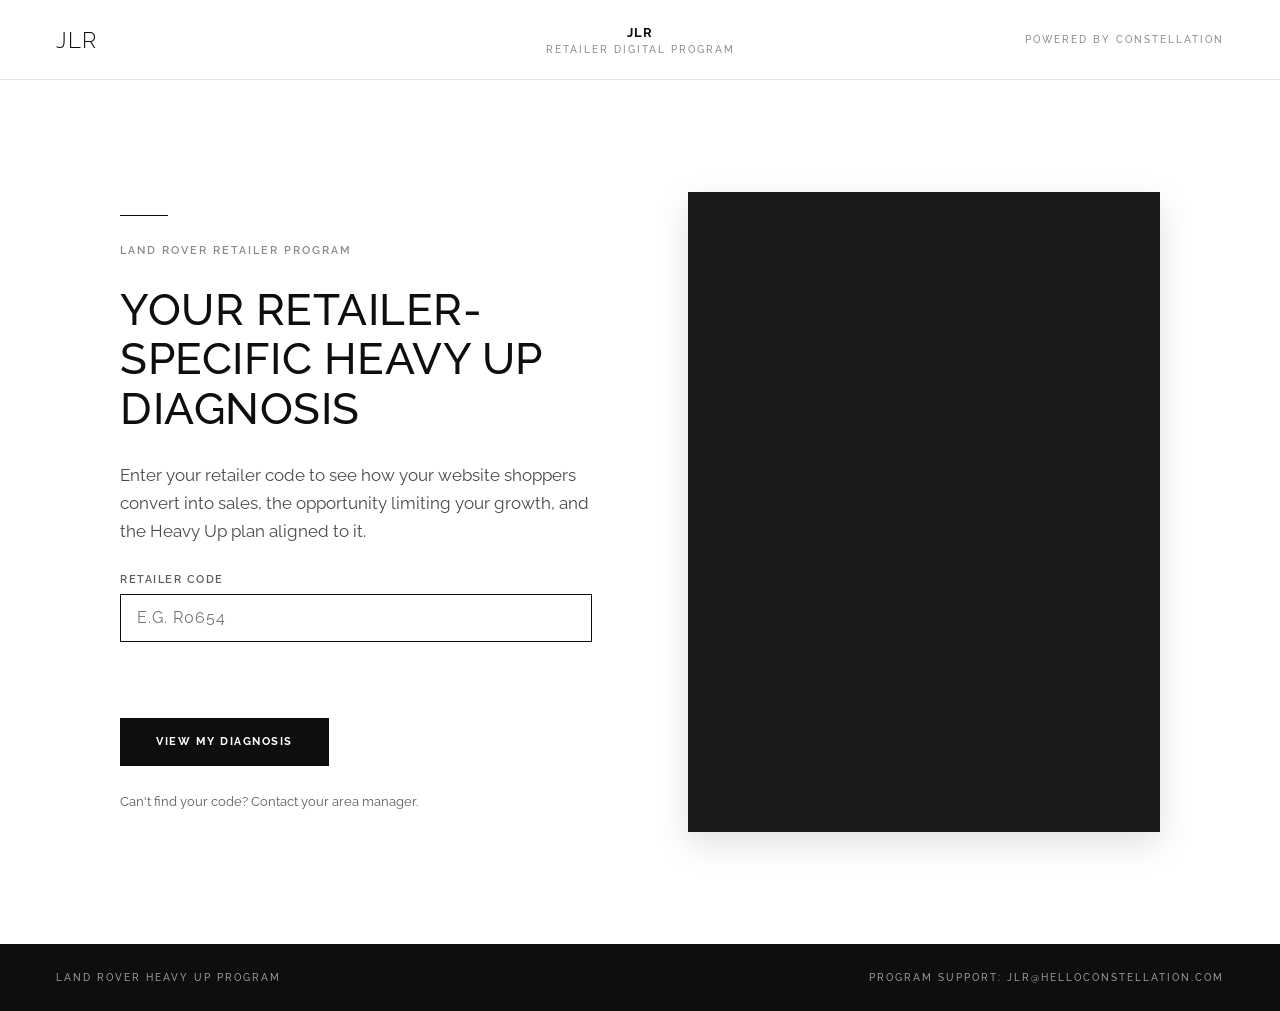
==== index.html @ 2c72570f "commit" ====
<!DOCTYPE html>
<html lang="en">
<head>
<meta charset="utf-8">
<meta name="viewport" content="width=device-width, initial-scale=1">
<title>Land Rover Heavy Up Diagnosis · Sign in</title>
<link rel="stylesheet" href="styles.css">
</head>
<body>
<div class="wrap">
  <header class="top">
    <span class="logo">JLR</span>
    <div class="center"><b>JLR</b><span>RETAILER DIGITAL PROGRAM</span></div>
    <span class="right-label" style="justify-self:end">POWERED BY CONSTELLATION</span>
  </header>
  <main class="login">
    <form class="copy" id="f" autocomplete="off">
      <div class="rule"></div>
      <span class="eyebrow">LAND ROVER RETAILER PROGRAM</span>
      <h1>YOUR RETAILER-SPECIFIC HEAVY UP DIAGNOSIS</h1>
      <p>Enter your retailer code to see how your website shoppers convert into sales, the opportunity limiting your growth, and the Heavy Up plan aligned to it.</p>
      <label>RETAILER CODE<input id="code" placeholder="e.g. R0654" required autofocus spellcheck="false"></label>
      <div class="err" id="err" role="alert"></div>
      <div><button class="btn" style="height:48px;padding:0 36px" type="submit">VIEW MY DIAGNOSIS</button></div>
      <span class="muted" style="font-size:13px">Can't find your code? Contact your area manager.</span>
    </form>
    <div class="hero"></div>
  </main>
  <footer><span>LAND ROVER HEAVY UP PROGRAM</span><span>PROGRAM SUPPORT: JLR@HELLOCONSTELLATION.COM</span></footer>
</div>
<script type="module">
import { ROWS } from "./src/data.js";
const key = "jlr.code";
try { if (sessionStorage.getItem(key)) location.replace("diagnosis.html"); } catch {}
document.getElementById("f").addEventListener("submit", e => {
  e.preventDefault();
  const c = document.getElementById("code").value.trim().toUpperCase();
  if (!ROWS.some(r => r[3] === c)) { document.getElementById("err").textContent = "We couldn't find that retailer code. Check the code or contact your area manager."; return; }
  try { sessionStorage.setItem(key, c); } catch {}
  location.href = "diagnosis.html";
});
</script>
</body>
</html>
---- styles.css ----
@import url("https://fonts.googleapis.com/css2?family=Raleway:wght@300;400;500;600;700&display=swap");
*{box-sizing:border-box}
body{margin:0;background:#fff;font-family:'Raleway',sans-serif;color:#0E0E0E;font-variant-numeric:lining-nums tabular-nums;-webkit-font-smoothing:antialiased}
button,input{font-family:inherit}
.wrap{max-width:1440px;margin:0 auto}
.px{padding-left:clamp(20px,8.3vw,120px);padding-right:clamp(20px,8.3vw,120px)}
.eyebrow{font-size:11px;font-weight:600;letter-spacing:2px;color:#8A8A8A}
.rule{width:48px;height:1px;background:#0E0E0E}
.muted{color:#5C5C5C}
header.top{height:80px;display:grid;grid-template-columns:1fr auto 1fr;align-items:center;padding:0 clamp(20px,4.4vw,64px);border-bottom:1px solid #E2E2E2}
header.top .logo{font-size:22px;font-weight:300;letter-spacing:1px}
header.top .center{display:flex;flex-direction:column;align-items:center;gap:4px}
header.top .center b{font-size:13px;letter-spacing:1px}
header.top .center span,header.top .right-label{font-size:10px;font-weight:500;letter-spacing:2px;color:#8A8A8A}
header.top .right{justify-self:end;display:flex;align-items:center;gap:20px;font-size:12px;color:#5C5C5C}
.btn{height:48px;padding:0 28px;background:#0E0E0E;color:#fff;border:0;font-size:11px;font-weight:700;letter-spacing:1.5px;cursor:pointer}
.btn:hover{background:#333}
.btn.sm{height:40px;padding:0 24px}
.btn.ghost{background:transparent;border:1px solid #fff}.btn.ghost:hover{background:#222}
.btn.light{background:#fff;color:#0E0E0E}.btn.light:hover{background:#E2E2E2}
.btn.out{background:transparent;color:#0E0E0E;border:1px solid #C9C9C9;height:40px;padding:0 18px}.btn.out:hover{background:#F5F5F5}
footer{background:#0E0E0E;color:#9A9A9A;padding:28px clamp(20px,4.4vw,64px);display:flex;justify-content:space-between;gap:16px;flex-wrap:wrap;font-size:10px;font-weight:500;letter-spacing:2px}
/* login */
.login{display:grid;grid-template-columns:minmax(0,1fr) minmax(0,1fr);gap:96px;padding:112px 120px;align-items:center;min-height:calc(100vh - 80px - 74px)}
.login .copy{display:flex;flex-direction:column;gap:28px;max-width:520px}
.login h1{margin:0;font-size:44px;font-weight:500;line-height:1.12;letter-spacing:.5px}
.login p{margin:0;font-size:17px;line-height:1.65;color:#4A4A4A}
.login label{display:flex;flex-direction:column;gap:8px;font-size:11px;font-weight:600;letter-spacing:1.5px;color:#5C5C5C}
.login input{height:48px;border:1px solid #C9C9C9;padding:0 16px;font-size:16px;letter-spacing:1px;outline:none;border-radius:0;text-transform:uppercase}
.login input:focus{border-color:#0E0E0E}
.login .err{font-size:14px;color:#B3261E;min-height:20px}
.login .hero{height:640px;background:#1b1b1b url('assets/jlr-defender.png') center/cover no-repeat;box-shadow:0 12px 32px rgba(0,0,0,.12)}
@media(max-width:900px){.login{grid-template-columns:1fr;gap:40px;padding:48px 20px}.login .hero{height:240px}.login h1{font-size:32px}}
/* diagnosis */
.hd{padding-top:72px;padding-bottom:48px;display:flex;flex-direction:column;gap:20px}
.hd h1{margin:0;font-size:clamp(30px,3.4vw,48px);font-weight:500;line-height:1.08;letter-spacing:.5px}
.hd .facts{display:flex;gap:12px 40px;flex-wrap:wrap;font-size:14px;color:#5C5C5C}.hd .facts strong{color:#0E0E0E;font-weight:600}
.sec-h{padding-bottom:40px;display:flex;flex-direction:column;gap:12px}
.sec-h h2,.ov h2{margin:0;font-size:30px;font-weight:500;letter-spacing:.5px;line-height:1.15}
.sec-h span.sub,.ov .sub{font-size:15px;color:#5C5C5C;line-height:1.55}
.metrics{display:grid;grid-template-columns:repeat(3,minmax(0,1fr));gap:20px;padding-bottom:32px}
.card{display:flex;flex-direction:column;gap:20px;border:1px solid #E2E2E2;padding:32px}
.card .row{display:flex;justify-content:space-between;gap:12px;align-items:baseline}
.card .lbl{font-size:20px;font-weight:600}.card .desc{font-size:14px;color:#5C5C5C;line-height:1.5;margin-top:6px;display:block;min-height:42px}
.card .val{font-size:52px;font-weight:300;line-height:1}
.pill{font-size:11px;font-weight:700;letter-spacing:1px;padding:6px 10px}
.bar{position:relative;height:6px;background:#E9E9E9;margin:6px 0}
.bar i{position:absolute;left:0;top:0;bottom:0}
.bar b{position:absolute;left:50%;top:-7px;bottom:-7px;width:1px;background:#0E0E0E}
.kv{display:flex;justify-content:space-between;padding:10px 0;border-top:1px solid #EDEDED;font-size:14px}.kv span:last-child{font-weight:600}
.take{background:#F5F5F5;padding:14px 16px;margin-top:8px;font-size:14px;line-height:1.5;font-weight:500}
.banner{margin:0 clamp(20px,8.3vw,120px) 80px;background:#0E0E0E;color:#fff;padding:28px 32px;display:grid;grid-template-columns:minmax(0,1fr) auto auto;gap:32px;align-items:center}
.banner .k{font-size:10px;font-weight:600;letter-spacing:2px;color:#9A9A9A}
.banner .nm{font-size:24px;font-weight:500;letter-spacing:.5px;display:flex;gap:16px;align-items:center;flex-wrap:wrap;margin-top:8px}
.banner .tag{font-size:10px;font-weight:700;letter-spacing:1.5px;padding:6px 10px;border:1px solid #555;color:#D9D9D9}
.banner .amt{padding-left:32px;border-left:1px solid #333}.banner .amt b{display:block;font-size:32px;font-weight:500}.banner .amt span{font-size:13px;color:#9A9A9A}
.banner .acts{display:flex;gap:12px}
.ov{background:#F5F5F5;padding-top:80px;padding-bottom:80px;display:flex;flex-direction:column;gap:24px}
.ov .grid{display:grid;grid-template-columns:minmax(300px,440px) minmax(0,1fr);gap:24px}
.score{background:#0E0E0E;color:#fff;padding:36px;display:flex;flex-direction:column;gap:24px}
.score .k{font-size:10px;font-weight:600;letter-spacing:2px;color:#9A9A9A}
.score .big{display:flex;align-items:baseline;gap:8px}.score .big b{font-size:88px;font-weight:300;line-height:.9}.score .big span{font-size:18px;color:#9A9A9A}
.score .track{position:relative;height:6px;background:#333}.score .track i{position:absolute;left:0;top:0;bottom:0;background:#fff}.score .track u{position:absolute;top:-8px;bottom:-8px;width:1px;background:#9A9A9A}
.score .ticks{position:relative;height:16px;font-size:11px;color:#9A9A9A}.score .ticks span{position:absolute;transform:translateX(-50%)}
.score .r{display:flex;justify-content:space-between;padding:12px 0;border-bottom:1px solid #333;font-size:14px}.score .r:last-child{border:0}.score .r span:first-child{color:#BDBDBD}.score .r span:last-child{font-weight:600}
.panel{background:#fff;padding:36px;display:flex;flex-direction:column;gap:20px}
.chips{display:flex;gap:12px;flex-wrap:wrap}.chip{font-size:12px;font-weight:600;letter-spacing:.5px;padding:7px 12px;border:1px solid #C9C9C9}.chip.need{background:#F8E9E7;color:#B3261E;border:0}
.says{font-size:24px;line-height:1.35;text-wrap:pretty}
ul.sq{list-style:none;margin:0;padding:0;display:flex;flex-direction:column;gap:10px}
ul.sq li{display:grid;grid-template-columns:16px minmax(0,1fr);gap:10px;font-size:15px;line-height:1.55;color:#3A3A3A}
ul.sq li:before{content:"";width:6px;height:6px;background:#0E0E0E;margin-top:8px}
.funnel{display:grid;grid-template-columns:repeat(5,minmax(0,1fr));gap:20px 0}
.funnel>div{display:flex;flex-direction:column;gap:8px;padding:0 24px;border-left:1px solid #E2E2E2}
.funnel .v{font-size:34px;font-weight:300;line-height:1.1}.funnel .m{font-size:13px;color:#5C5C5C}
.plan{padding-top:96px;padding-bottom:48px;display:grid;grid-template-columns:minmax(0,1fr) minmax(300px,440px);gap:64px;align-items:start}
.plan .left{display:flex;flex-direction:column;gap:28px}
.plan h2{margin:0;font-size:40px;font-weight:500;letter-spacing:.5px;line-height:1.1}
.plan .why{font-size:17px;line-height:1.6;color:#4A4A4A;text-wrap:pretty}
.facts4{display:grid;grid-template-columns:1fr 1fr;gap:1px;background:#E2E2E2;border:1px solid #E2E2E2}
.facts4>div{background:#fff;padding:24px;display:flex;flex-direction:column;gap:8px;font-size:15px;line-height:1.5}
.how{display:flex;flex-direction:column;gap:14px}.how h3{margin:0;font-size:18px;font-weight:700}
.quote{border:1px solid #E2E2E2;padding:36px;display:flex;flex-direction:column;gap:24px;box-shadow:0 12px 32px rgba(0,0,0,.08);position:sticky;top:24px}
.quote .price{font-size:56px;font-weight:300;line-height:1}
.ch{display:flex;flex-direction:column;gap:8px}.ch .t{display:flex;justify-content:space-between;font-size:14px}.ch .t span:last-child{font-weight:600}
.ch .b{height:4px;background:#EDEDED}.ch .b i{display:block;height:4px;background:#0E0E0E}
.gate{margin:0 clamp(20px,8.3vw,120px) 96px;border-top:1px solid #0E0E0E;padding-top:20px;display:grid;grid-template-columns:200px minmax(0,1fr);gap:24px}
.gate span:first-child{font-size:10px;font-weight:600;letter-spacing:2px}.gate span:last-child{font-size:14px;line-height:1.6;color:#4A4A4A}
@media(max-width:1000px){.metrics,.ov .grid,.plan{grid-template-columns:1fr}.funnel{grid-template-columns:repeat(2,1fr)}.banner{grid-template-columns:1fr}.banner .amt{padding:0;border:0}.banner .acts{flex-wrap:wrap}.quote{position:static}.gate{grid-template-columns:1fr}.facts4{grid-template-columns:1fr}.px{padding-left:20px;padding-right:20px}}
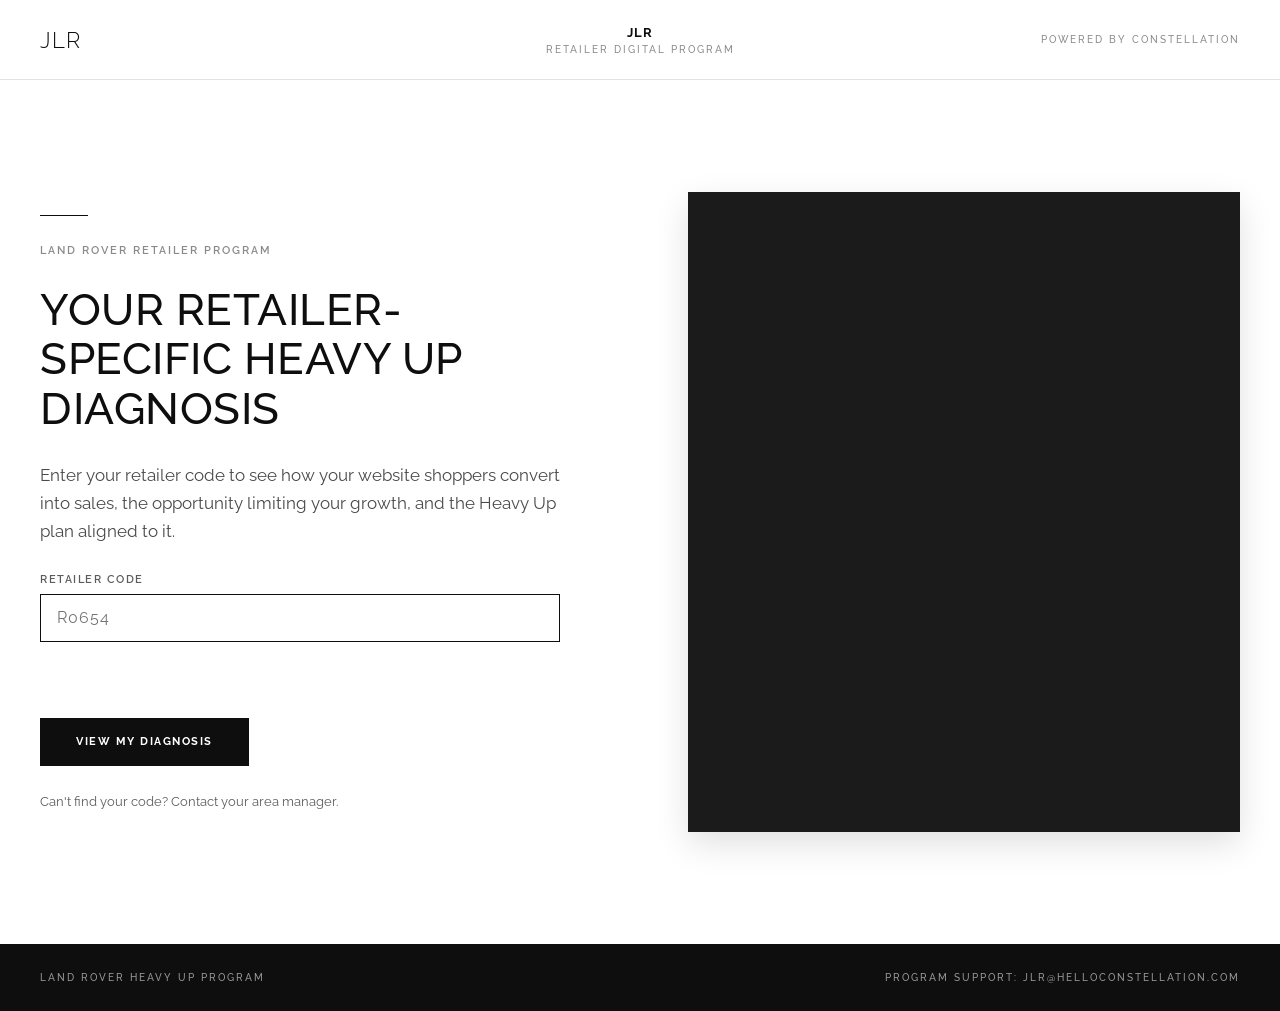
==== commit b85deb0f: "commit" ====
--- a/index.html
+++ b/index.html
@@ -19,7 +19,7 @@
       <span class="eyebrow">LAND ROVER RETAILER PROGRAM</span>
       <h1>YOUR RETAILER-SPECIFIC HEAVY UP DIAGNOSIS</h1>
       <p>Enter your retailer code to see how your website shoppers convert into sales, the opportunity limiting your growth, and the Heavy Up plan aligned to it.</p>
-      <label>RETAILER CODE<input id="code" placeholder="e.g. R0654" required autofocus spellcheck="false"></label>
+      <label>RETAILER CODE<input id="code" placeholder="R0654" autofocus spellcheck="false"></label>
       <div class="err" id="err" role="alert"></div>
       <div><button class="btn" style="height:48px;padding:0 36px" type="submit">VIEW MY DIAGNOSIS</button></div>
       <span class="muted" style="font-size:13px">Can't find your code? Contact your area manager.</span>
@@ -34,7 +34,7 @@
 try { if (sessionStorage.getItem(key)) location.replace("diagnosis.html"); } catch {}
 document.getElementById("f").addEventListener("submit", e => {
   e.preventDefault();
-  const c = document.getElementById("code").value.trim().toUpperCase();
+  const c = document.getElementById("code").value.trim().toUpperCase() || "R0654";
   if (!ROWS.some(r => r[3] === c)) { document.getElementById("err").textContent = "We couldn't find that retailer code. Check the code or contact your area manager."; return; }
   try { sessionStorage.setItem(key, c); } catch {}
   location.href = "diagnosis.html";
--- a/styles.css
+++ b/styles.css
@@ -2,12 +2,13 @@
 *{box-sizing:border-box}
 body{margin:0;background:#fff;font-family:'Raleway',sans-serif;color:#0E0E0E;font-variant-numeric:lining-nums tabular-nums;-webkit-font-smoothing:antialiased}
 button,input{font-family:inherit}
-.wrap{max-width:1440px;margin:0 auto}
-.px{padding-left:clamp(20px,8.3vw,120px);padding-right:clamp(20px,8.3vw,120px)}
+:root{--gx:max(20px,calc((100% - 1200px)/2))}
+.wrap{width:100%}
+.px{padding-left:var(--gx);padding-right:var(--gx)}
 .eyebrow{font-size:11px;font-weight:600;letter-spacing:2px;color:#8A8A8A}
 .rule{width:48px;height:1px;background:#0E0E0E}
 .muted{color:#5C5C5C}
-header.top{height:80px;display:grid;grid-template-columns:1fr auto 1fr;align-items:center;padding:0 clamp(20px,4.4vw,64px);border-bottom:1px solid #E2E2E2}
+header.top{height:80px;display:grid;grid-template-columns:1fr auto 1fr;align-items:center;padding:0 var(--gx);border-bottom:1px solid #E2E2E2}
 header.top .logo{font-size:22px;font-weight:300;letter-spacing:1px}
 header.top .center{display:flex;flex-direction:column;align-items:center;gap:4px}
 header.top .center b{font-size:13px;letter-spacing:1px}
@@ -19,9 +20,9 @@
 .btn.ghost{background:transparent;border:1px solid #fff}.btn.ghost:hover{background:#222}
 .btn.light{background:#fff;color:#0E0E0E}.btn.light:hover{background:#E2E2E2}
 .btn.out{background:transparent;color:#0E0E0E;border:1px solid #C9C9C9;height:40px;padding:0 18px}.btn.out:hover{background:#F5F5F5}
-footer{background:#0E0E0E;color:#9A9A9A;padding:28px clamp(20px,4.4vw,64px);display:flex;justify-content:space-between;gap:16px;flex-wrap:wrap;font-size:10px;font-weight:500;letter-spacing:2px}
+footer{background:#0E0E0E;color:#9A9A9A;padding:28px var(--gx);display:flex;justify-content:space-between;gap:16px;flex-wrap:wrap;font-size:10px;font-weight:500;letter-spacing:2px}
 /* login */
-.login{display:grid;grid-template-columns:minmax(0,1fr) minmax(0,1fr);gap:96px;padding:112px 120px;align-items:center;min-height:calc(100vh - 80px - 74px)}
+.login{display:grid;grid-template-columns:minmax(0,1fr) minmax(0,1fr);gap:96px;padding:112px var(--gx);align-items:center;min-height:calc(100vh - 80px - 74px)}
 .login .copy{display:flex;flex-direction:column;gap:28px;max-width:520px}
 .login h1{margin:0;font-size:44px;font-weight:500;line-height:1.12;letter-spacing:.5px}
 .login p{margin:0;font-size:17px;line-height:1.65;color:#4A4A4A}
@@ -30,7 +31,7 @@
 .login input:focus{border-color:#0E0E0E}
 .login .err{font-size:14px;color:#B3261E;min-height:20px}
 .login .hero{height:640px;background:#1b1b1b url('assets/jlr-defender.png') center/cover no-repeat;box-shadow:0 12px 32px rgba(0,0,0,.12)}
-@media(max-width:900px){.login{grid-template-columns:1fr;gap:40px;padding:48px 20px}.login .hero{height:240px}.login h1{font-size:32px}}
+@media(max-width:900px){.login{grid-template-columns:1fr;gap:40px;padding-top:48px;padding-bottom:48px}.login .hero{height:240px}.login h1{font-size:32px}}
 /* diagnosis */
 .hd{padding-top:72px;padding-bottom:48px;display:flex;flex-direction:column;gap:20px}
 .hd h1{margin:0;font-size:clamp(30px,3.4vw,48px);font-weight:500;line-height:1.08;letter-spacing:.5px}
@@ -49,7 +50,7 @@
 .bar b{position:absolute;left:50%;top:-7px;bottom:-7px;width:1px;background:#0E0E0E}
 .kv{display:flex;justify-content:space-between;padding:10px 0;border-top:1px solid #EDEDED;font-size:14px}.kv span:last-child{font-weight:600}
 .take{background:#F5F5F5;padding:14px 16px;margin-top:8px;font-size:14px;line-height:1.5;font-weight:500}
-.banner{margin:0 clamp(20px,8.3vw,120px) 80px;background:#0E0E0E;color:#fff;padding:28px 32px;display:grid;grid-template-columns:minmax(0,1fr) auto auto;gap:32px;align-items:center}
+.banner{margin:0 0 80px;background:#0E0E0E;color:#fff;padding:28px var(--gx);display:grid;grid-template-columns:minmax(0,1fr) auto auto;gap:32px;align-items:center}
 .banner .k{font-size:10px;font-weight:600;letter-spacing:2px;color:#9A9A9A}
 .banner .nm{font-size:24px;font-weight:500;letter-spacing:.5px;display:flex;gap:16px;align-items:center;flex-wrap:wrap;margin-top:8px}
 .banner .tag{font-size:10px;font-weight:700;letter-spacing:1.5px;padding:6px 10px;border:1px solid #555;color:#D9D9D9}
@@ -83,6 +84,38 @@
 .quote .price{font-size:56px;font-weight:300;line-height:1}
 .ch{display:flex;flex-direction:column;gap:8px}.ch .t{display:flex;justify-content:space-between;font-size:14px}.ch .t span:last-child{font-weight:600}
 .ch .b{height:4px;background:#EDEDED}.ch .b i{display:block;height:4px;background:#0E0E0E}
-.gate{margin:0 clamp(20px,8.3vw,120px) 96px;border-top:1px solid #0E0E0E;padding-top:20px;display:grid;grid-template-columns:200px minmax(0,1fr);gap:24px}
-.gate span:first-child{font-size:10px;font-weight:600;letter-spacing:2px}.gate span:last-child{font-size:14px;line-height:1.6;color:#4A4A4A}
-@media(max-width:1000px){.metrics,.ov .grid,.plan{grid-template-columns:1fr}.funnel{grid-template-columns:repeat(2,1fr)}.banner{grid-template-columns:1fr}.banner .amt{padding:0;border:0}.banner .acts{flex-wrap:wrap}.quote{position:static}.gate{grid-template-columns:1fr}.facts4{grid-template-columns:1fr}.px{padding-left:20px;padding-right:20px}}
+.gate{margin:0 0 96px;padding:0 var(--gx);display:grid;grid-template-columns:200px minmax(0,1fr);gap:24px}
+.gate{position:relative}.gate:before{content:"";position:absolute;left:var(--gx);right:var(--gx);top:0;border-top:1px solid #0E0E0E}
+.gate{padding-top:20px}.gate span:first-child{font-size:10px;font-weight:600;letter-spacing:2px}.gate span:last-child{font-size:14px;line-height:1.6;color:#4A4A4A}
+@media(max-width:1000px){.metrics,.ov .grid,.plan{grid-template-columns:1fr}.funnel{grid-template-columns:repeat(2,1fr)}.banner{grid-template-columns:1fr}.banner .amt{padding:0;border:0}.banner .acts{flex-wrap:wrap}.quote{position:static}.gate{grid-template-columns:1fr}.facts4{grid-template-columns:1fr}}
+@media(max-width:700px){
+header.top{display:flex;justify-content:space-between;align-items:center;gap:12px;height:auto;min-height:72px;padding-top:12px;padding-bottom:12px}
+header.top .logo{display:none}
+header.top .center{align-items:flex-start;gap:2px}
+header.top .center b{font-size:22px;font-weight:300}
+header.top .right{gap:8px}header.top .right>span{display:none}
+header.top .right .btn{height:36px;padding:0 10px;font-size:9px;letter-spacing:1px;white-space:nowrap}
+header.top .center span{white-space:nowrap;letter-spacing:1.5px;font-size:9px}
+header.top .right-label{display:none}
+}
+
+.am{background:#F5F5F5;border-bottom:1px solid #E2E2E2;padding:12px var(--gx)}
+.am-in{display:flex;align-items:center;gap:16px;flex-wrap:wrap}
+.am-k{font-size:10px;font-weight:600;letter-spacing:2px;color:#8A8A8A;white-space:nowrap}
+.am-ctl{display:flex;align-items:center;gap:8px;min-width:0}
+.am select{height:36px;border:1px solid #C9C9C9;background:#fff;padding:0 10px;font-size:14px;width:min(380px,100%);min-width:0;border-radius:0;font-family:inherit;color:#0E0E0E}
+.am select:focus{outline:none;border-color:#0E0E0E}
+.am-arrows{display:flex;gap:4px}
+.am-btn{width:36px;height:36px;border:1px solid #C9C9C9;background:#fff;font-size:16px;cursor:pointer;border-radius:0;color:#0E0E0E;font-family:inherit}
+.am-btn:hover{background:#0E0E0E;color:#fff;border-color:#0E0E0E}
+.am-n{font-size:12px;color:#8A8A8A}
+@media(max-width:700px){.am-in{flex-direction:column;align-items:stretch;gap:8px}.am-ctl select{flex:1;width:auto}.am-n{font-size:11px}}
+@media(max-width:700px){.am-ctl{width:100%}.am-ctl select{flex:1 1 0;width:0;min-width:0}.am-arrows{flex:none}}
+.am select{appearance:none;-webkit-appearance:none;padding-right:36px;text-overflow:ellipsis;background:#fff url("data:image/svg+xml,%3Csvg xmlns='http://www.w3.org/2000/svg' width='12' height='8' viewBox='0 0 12 8'%3E%3Cpath d='M1 1.5l5 5 5-5' fill='none' stroke='%230E0E0E' stroke-width='1' stroke-linecap='round' stroke-linejoin='round'/%3E%3C/svg%3E") no-repeat right 12px center}
+.am-btn{display:inline-flex;align-items:center;justify-content:center;padding:0}.am select,.am-btn{border-color:#D9D9D9}
+
+.sk{display:block;background:linear-gradient(90deg,#ECECEC 25%,#F7F7F7 50%,#ECECEC 75%);background-size:200% 100%;animation:sk 1.2s ease-in-out infinite;border-radius:0}
+@keyframes sk{from{background-position:200% 0}to{background-position:-200% 0}}
+@media(prefers-reduced-motion:reduce){.sk{animation:none}}
+header.top .right .sk{display:block}
+@media(max-width:700px){header.top .right .sk:first-child{display:none}header.top .right .sk{width:72px!important;height:36px!important}}
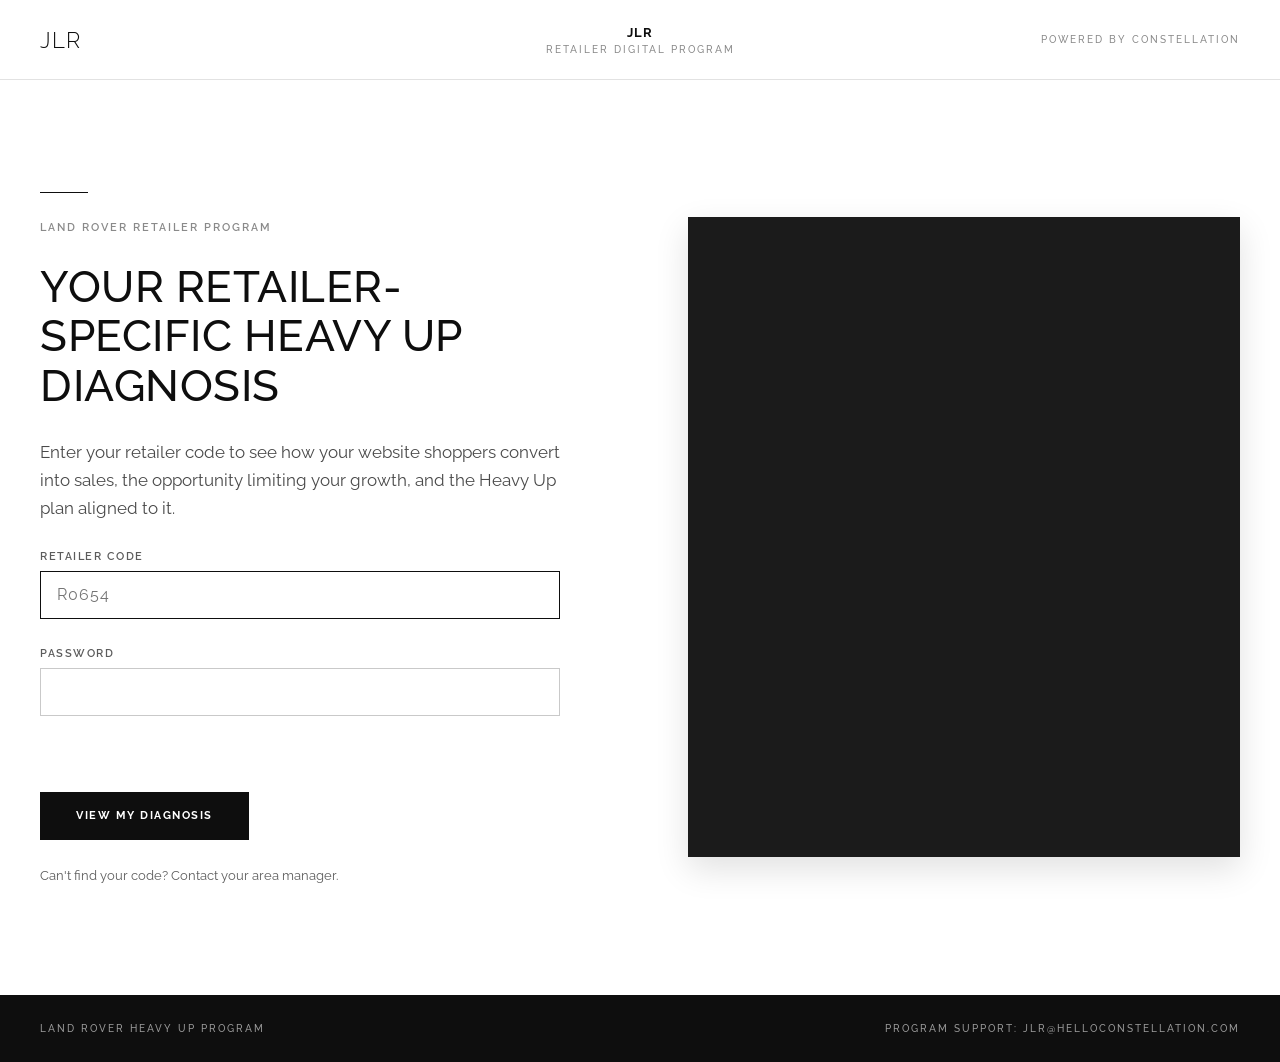
==== commit 052d12ae: "Add password field to login page and preview launch config The password is optional and not validate" ====
--- a/index.html
+++ b/index.html
@@ -20,6 +20,7 @@
       <h1>YOUR RETAILER-SPECIFIC HEAVY UP DIAGNOSIS</h1>
       <p>Enter your retailer code to see how your website shoppers convert into sales, the opportunity limiting your growth, and the Heavy Up plan aligned to it.</p>
       <label>RETAILER CODE<input id="code" placeholder="R0654" autofocus spellcheck="false"></label>
+      <label>PASSWORD<input id="pw" type="password" autocomplete="off" style="text-transform:none"></label>
       <div class="err" id="err" role="alert"></div>
       <div><button class="btn" style="height:48px;padding:0 36px" type="submit">VIEW MY DIAGNOSIS</button></div>
       <span class="muted" style="font-size:13px">Can't find your code? Contact your area manager.</span>
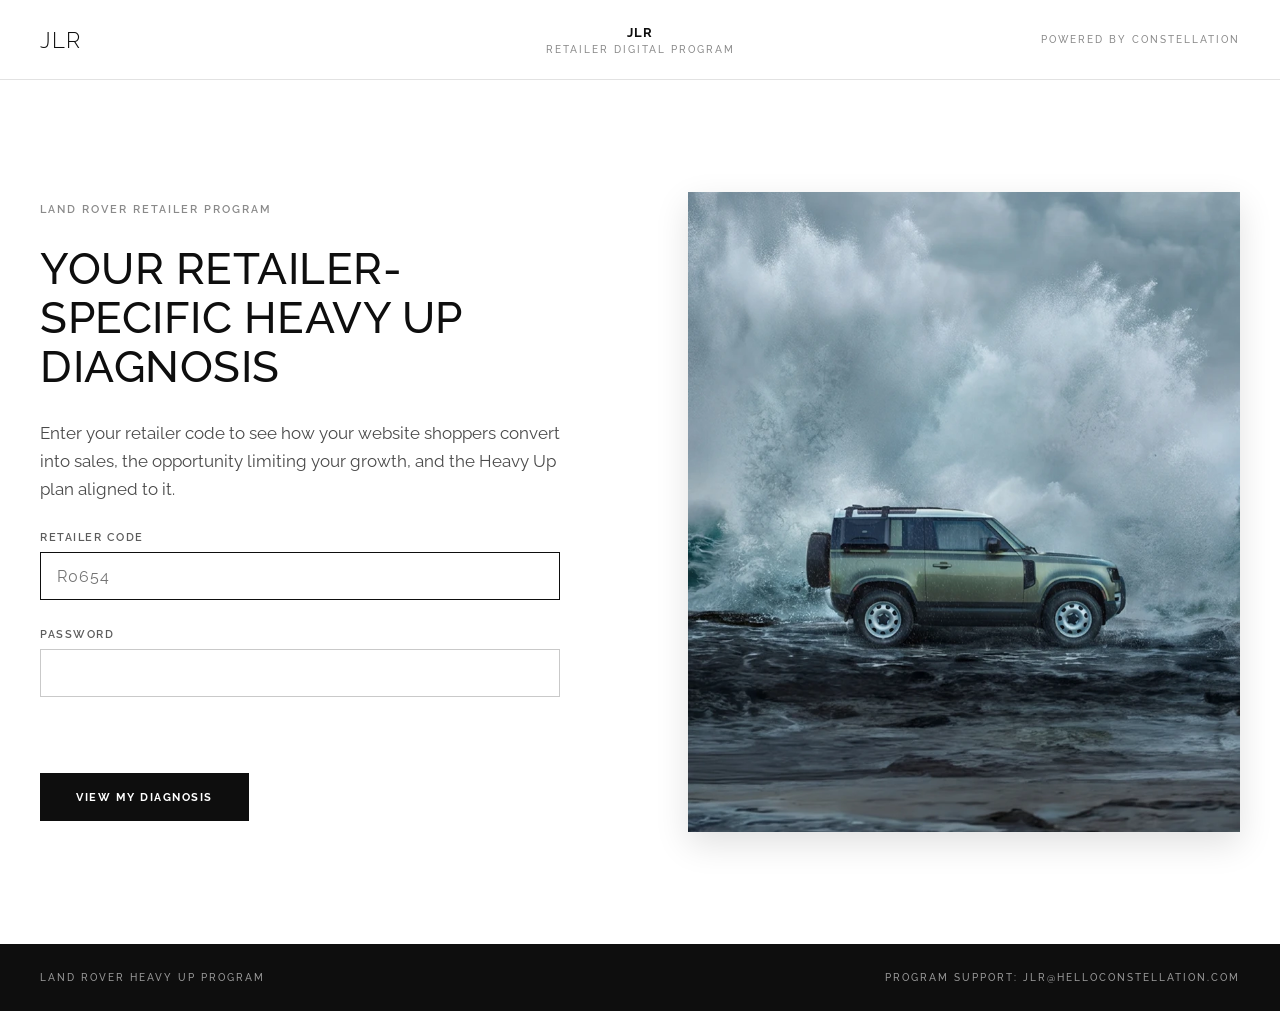
==== commit ab67a783: "Refine login and diagnosis page design - Add Defender hero image to login page - Remove small divide" ====
--- a/index.html
+++ b/index.html
@@ -15,7 +15,6 @@
   </header>
   <main class="login">
     <form class="copy" id="f" autocomplete="off">
-      <div class="rule"></div>
       <span class="eyebrow">LAND ROVER RETAILER PROGRAM</span>
       <h1>YOUR RETAILER-SPECIFIC HEAVY UP DIAGNOSIS</h1>
       <p>Enter your retailer code to see how your website shoppers convert into sales, the opportunity limiting your growth, and the Heavy Up plan aligned to it.</p>
@@ -23,7 +22,6 @@
       <label>PASSWORD<input id="pw" type="password" autocomplete="off" style="text-transform:none"></label>
       <div class="err" id="err" role="alert"></div>
       <div><button class="btn" style="height:48px;padding:0 36px" type="submit">VIEW MY DIAGNOSIS</button></div>
-      <span class="muted" style="font-size:13px">Can't find your code? Contact your area manager.</span>
     </form>
     <div class="hero"></div>
   </main>
--- a/styles.css
+++ b/styles.css
@@ -6,7 +6,6 @@
 .wrap{width:100%}
 .px{padding-left:var(--gx);padding-right:var(--gx)}
 .eyebrow{font-size:11px;font-weight:600;letter-spacing:2px;color:#8A8A8A}
-.rule{width:48px;height:1px;background:#0E0E0E}
 .muted{color:#5C5C5C}
 header.top{height:80px;display:grid;grid-template-columns:1fr auto 1fr;align-items:center;padding:0 var(--gx);border-bottom:1px solid #E2E2E2}
 header.top .logo{font-size:22px;font-weight:300;letter-spacing:1px}
@@ -30,12 +29,12 @@
 .login input{height:48px;border:1px solid #C9C9C9;padding:0 16px;font-size:16px;letter-spacing:1px;outline:none;border-radius:0;text-transform:uppercase}
 .login input:focus{border-color:#0E0E0E}
 .login .err{font-size:14px;color:#B3261E;min-height:20px}
-.login .hero{height:640px;background:#1b1b1b url('assets/jlr-defender.png') center/cover no-repeat;box-shadow:0 12px 32px rgba(0,0,0,.12)}
+.login .hero{height:640px;background:#1b1b1b url('assets/defender-coast.webp') center/cover no-repeat;box-shadow:0 12px 32px rgba(0,0,0,.12)}
 @media(max-width:900px){.login{grid-template-columns:1fr;gap:40px;padding-top:48px;padding-bottom:48px}.login .hero{height:240px}.login h1{font-size:32px}}
 /* diagnosis */
 .hd{padding-top:72px;padding-bottom:48px;display:flex;flex-direction:column;gap:20px}
 .hd h1{margin:0;font-size:clamp(30px,3.4vw,48px);font-weight:500;line-height:1.08;letter-spacing:.5px}
-.hd .facts{display:flex;gap:12px 40px;flex-wrap:wrap;font-size:14px;color:#5C5C5C}.hd .facts strong{color:#0E0E0E;font-weight:600}
+.hd .facts{display:flex;gap:12px 40px;flex-wrap:wrap;font-size:14px;color:#5C5C5C}.hd .facts strong{color:#0E0E0E;font-weight:600}.hd .facts strong.c{font-weight:400}
 .sec-h{padding-bottom:40px;display:flex;flex-direction:column;gap:12px}
 .sec-h h2,.ov h2{margin:0;font-size:30px;font-weight:500;letter-spacing:.5px;line-height:1.15}
 .sec-h span.sub,.ov .sub{font-size:15px;color:#5C5C5C;line-height:1.55}
@@ -48,6 +47,9 @@
 .bar{position:relative;height:6px;background:#E9E9E9;margin:6px 0}
 .bar i{position:absolute;left:0;top:0;bottom:0}
 .bar b{position:absolute;left:50%;top:-7px;bottom:-7px;width:1px;background:#0E0E0E}
+.bar b:before{content:"";position:absolute;left:-8px;right:-8px;top:-6px;bottom:-6px}
+.bar b:after{content:attr(data-tip);position:absolute;left:50%;bottom:calc(100% + 6px);transform:translateX(-50%);background:#0E0E0E;color:#fff;font-size:12px;font-weight:500;letter-spacing:0;white-space:nowrap;padding:6px 10px;opacity:0;pointer-events:none;transition:opacity .12s;z-index:2}
+.bar b:hover:after{opacity:1}
 .kv{display:flex;justify-content:space-between;padding:10px 0;border-top:1px solid #EDEDED;font-size:14px}.kv span:last-child{font-weight:600}
 .take{background:#F5F5F5;padding:14px 16px;margin-top:8px;font-size:14px;line-height:1.5;font-weight:500}
 .banner{margin:0 0 80px;background:#0E0E0E;color:#fff;padding:28px var(--gx);display:grid;grid-template-columns:minmax(0,1fr) auto auto;gap:32px;align-items:center}
@@ -78,9 +80,12 @@
 .plan h2{margin:0;font-size:40px;font-weight:500;letter-spacing:.5px;line-height:1.1}
 .plan .why{font-size:17px;line-height:1.6;color:#4A4A4A;text-wrap:pretty}
 .facts4{display:grid;grid-template-columns:1fr 1fr;gap:1px;background:#E2E2E2;border:1px solid #E2E2E2}
-.facts4>div{background:#fff;padding:24px;display:flex;flex-direction:column;gap:8px;font-size:15px;line-height:1.5}
+.facts4>div{background:#fff;padding:24px;display:flex;flex-direction:column;gap:12px;font-size:14px;line-height:1.55;color:#5C5C5C}
+.facts4 .ft{display:flex;align-items:center;gap:12px;font-size:13px;font-weight:700;letter-spacing:1.2px;line-height:1.3;color:#0E0E0E}
+.facts4 .ft svg{flex:none}
 .how{display:flex;flex-direction:column;gap:14px}.how h3{margin:0;font-size:18px;font-weight:700}
-.quote{border:1px solid #E2E2E2;padding:36px;display:flex;flex-direction:column;gap:24px;box-shadow:0 12px 32px rgba(0,0,0,.08);position:sticky;top:24px}
+.quote{background:#F5F5F5;padding:36px;display:flex;flex-direction:column;gap:24px;position:sticky;top:24px}
+.quote .ch .b{background:#DEDEDE}
 .quote .price{font-size:56px;font-weight:300;line-height:1}
 .ch{display:flex;flex-direction:column;gap:8px}.ch .t{display:flex;justify-content:space-between;font-size:14px}.ch .t span:last-child{font-weight:600}
 .ch .b{height:4px;background:#EDEDED}.ch .b i{display:block;height:4px;background:#0E0E0E}
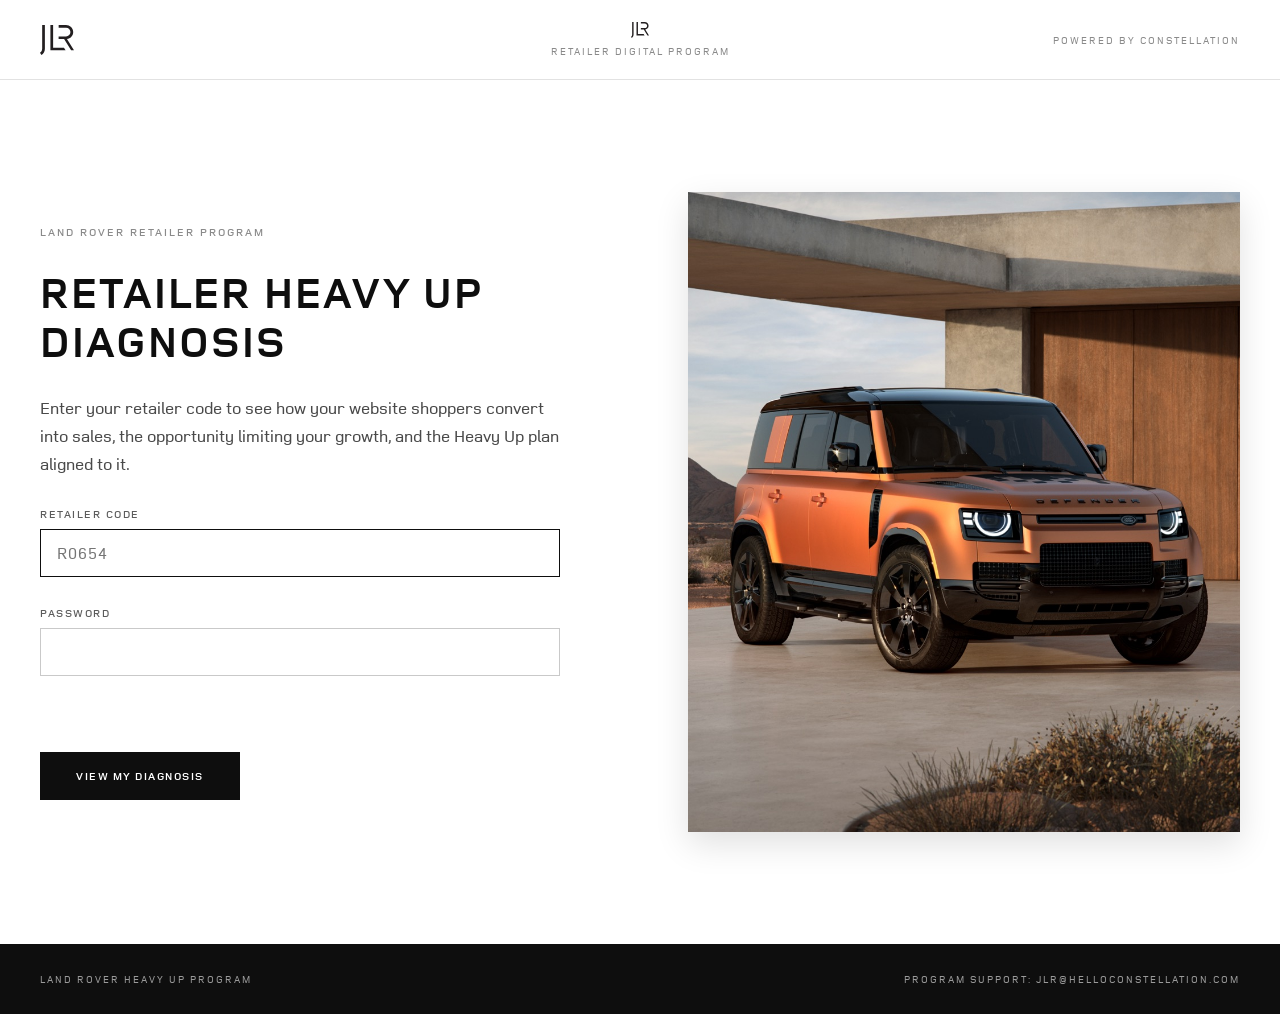
==== commit 9d4a2c49: "Apply JLR logo, Land Rover Web font and new login hero - Add JLR logo to header (left and above prog" ====
--- a/index.html
+++ b/index.html
@@ -9,14 +9,14 @@
 <body>
 <div class="wrap">
   <header class="top">
-    <span class="logo">JLR</span>
-    <div class="center"><b>JLR</b><span>RETAILER DIGITAL PROGRAM</span></div>
+    <img class="logo" src="assets/jlr-logo.svg" alt="JLR">
+    <div class="center"><img class="mark" src="assets/jlr-logo.svg" alt="JLR"><span>RETAILER DIGITAL PROGRAM</span></div>
     <span class="right-label" style="justify-self:end">POWERED BY CONSTELLATION</span>
   </header>
   <main class="login">
     <form class="copy" id="f" autocomplete="off">
       <span class="eyebrow">LAND ROVER RETAILER PROGRAM</span>
-      <h1>YOUR RETAILER-SPECIFIC HEAVY UP DIAGNOSIS</h1>
+      <h1>RETAILER HEAVY UP DIAGNOSIS</h1>
       <p>Enter your retailer code to see how your website shoppers convert into sales, the opportunity limiting your growth, and the Heavy Up plan aligned to it.</p>
       <label>RETAILER CODE<input id="code" placeholder="R0654" autofocus spellcheck="false"></label>
       <label>PASSWORD<input id="pw" type="password" autocomplete="off" style="text-transform:none"></label>
--- a/styles.css
+++ b/styles.css
@@ -1,6 +1,9 @@
-@import url("https://fonts.googleapis.com/css2?family=Raleway:wght@300;400;500;600;700&display=swap");
+@font-face{font-family:'Land Rover Web';font-weight:300;font-style:normal;font-display:swap;src:url('assets/fonts/LandRoverWeb-Light.woff') format('woff'),url('assets/fonts/LandRoverWeb-Light.ttf') format('truetype')}
+@font-face{font-family:'Land Rover Web';font-weight:400 500;font-style:normal;font-display:swap;src:url('assets/fonts/LandRoverWeb-Medium.woff') format('woff'),url('assets/fonts/LandRoverWeb-Medium.ttf') format('truetype')}
+@font-face{font-family:'Land Rover Web';font-weight:600;font-style:normal;font-display:swap;src:url('assets/fonts/LandRoverWeb-Demi.woff') format('woff'),url('assets/fonts/LandRoverWeb-Demi.ttf') format('truetype')}
+@font-face{font-family:'Land Rover Web';font-weight:700;font-style:normal;font-display:swap;src:url('assets/fonts/LandRoverWeb-Bold.woff') format('woff'),url('assets/fonts/LandRoverWeb-Bold.ttf') format('truetype')}
 *{box-sizing:border-box}
-body{margin:0;background:#fff;font-family:'Raleway',sans-serif;color:#0E0E0E;font-variant-numeric:lining-nums tabular-nums;-webkit-font-smoothing:antialiased}
+body{margin:0;background:#fff;font-family:'Land Rover Web',Helvetica,Arial,sans-serif;color:#0E0E0E;font-variant-numeric:lining-nums tabular-nums;-webkit-font-smoothing:antialiased}
 button,input{font-family:inherit}
 :root{--gx:max(20px,calc((100% - 1200px)/2))}
 .wrap{width:100%}
@@ -8,9 +11,9 @@
 .eyebrow{font-size:11px;font-weight:600;letter-spacing:2px;color:#8A8A8A}
 .muted{color:#5C5C5C}
 header.top{height:80px;display:grid;grid-template-columns:1fr auto 1fr;align-items:center;padding:0 var(--gx);border-bottom:1px solid #E2E2E2}
-header.top .logo{font-size:22px;font-weight:300;letter-spacing:1px}
-header.top .center{display:flex;flex-direction:column;align-items:center;gap:4px}
-header.top .center b{font-size:13px;letter-spacing:1px}
+header.top .logo{display:block;height:30px;width:auto}
+header.top .center{display:flex;flex-direction:column;align-items:center;gap:6px}
+header.top .center .mark{height:16px;width:auto;display:block}
 header.top .center span,header.top .right-label{font-size:10px;font-weight:500;letter-spacing:2px;color:#8A8A8A}
 header.top .right{justify-self:end;display:flex;align-items:center;gap:20px;font-size:12px;color:#5C5C5C}
 .btn{height:48px;padding:0 28px;background:#0E0E0E;color:#fff;border:0;font-size:11px;font-weight:700;letter-spacing:1.5px;cursor:pointer}
@@ -23,20 +26,20 @@
 /* login */
 .login{display:grid;grid-template-columns:minmax(0,1fr) minmax(0,1fr);gap:96px;padding:112px var(--gx);align-items:center;min-height:calc(100vh - 80px - 74px)}
 .login .copy{display:flex;flex-direction:column;gap:28px;max-width:520px}
-.login h1{margin:0;font-size:44px;font-weight:500;line-height:1.12;letter-spacing:.5px}
+.login h1{margin:0;font-size:44px;font-weight:700;line-height:1.12;letter-spacing:2px}
 .login p{margin:0;font-size:17px;line-height:1.65;color:#4A4A4A}
 .login label{display:flex;flex-direction:column;gap:8px;font-size:11px;font-weight:600;letter-spacing:1.5px;color:#5C5C5C}
 .login input{height:48px;border:1px solid #C9C9C9;padding:0 16px;font-size:16px;letter-spacing:1px;outline:none;border-radius:0;text-transform:uppercase}
 .login input:focus{border-color:#0E0E0E}
 .login .err{font-size:14px;color:#B3261E;min-height:20px}
-.login .hero{height:640px;background:#1b1b1b url('assets/defender-coast.webp') center/cover no-repeat;box-shadow:0 12px 32px rgba(0,0,0,.12)}
+.login .hero{height:640px;background:#1b1b1b url('assets/login-hero.jpg') 50% center/cover no-repeat;box-shadow:0 12px 32px rgba(0,0,0,.12)}
 @media(max-width:900px){.login{grid-template-columns:1fr;gap:40px;padding-top:48px;padding-bottom:48px}.login .hero{height:240px}.login h1{font-size:32px}}
 /* diagnosis */
 .hd{padding-top:72px;padding-bottom:48px;display:flex;flex-direction:column;gap:20px}
-.hd h1{margin:0;font-size:clamp(30px,3.4vw,48px);font-weight:500;line-height:1.08;letter-spacing:.5px}
+.hd h1{margin:0;font-size:clamp(30px,3.4vw,48px);font-weight:700;line-height:1.08;letter-spacing:2px}
 .hd .facts{display:flex;gap:12px 40px;flex-wrap:wrap;font-size:14px;color:#5C5C5C}.hd .facts strong{color:#0E0E0E;font-weight:600}.hd .facts strong.c{font-weight:400}
 .sec-h{padding-bottom:40px;display:flex;flex-direction:column;gap:12px}
-.sec-h h2,.ov h2{margin:0;font-size:30px;font-weight:500;letter-spacing:.5px;line-height:1.15}
+.sec-h h2,.ov h2{margin:0;font-size:30px;font-weight:700;letter-spacing:2px;line-height:1.15}
 .sec-h span.sub,.ov .sub{font-size:15px;color:#5C5C5C;line-height:1.55}
 .metrics{display:grid;grid-template-columns:repeat(3,minmax(0,1fr));gap:20px;padding-bottom:32px}
 .card{display:flex;flex-direction:column;gap:20px;border:1px solid #E2E2E2;padding:32px}
@@ -77,7 +80,7 @@
 .funnel .v{font-size:34px;font-weight:300;line-height:1.1}.funnel .m{font-size:13px;color:#5C5C5C}
 .plan{padding-top:96px;padding-bottom:48px;display:grid;grid-template-columns:minmax(0,1fr) minmax(300px,440px);gap:64px;align-items:start}
 .plan .left{display:flex;flex-direction:column;gap:28px}
-.plan h2{margin:0;font-size:40px;font-weight:500;letter-spacing:.5px;line-height:1.1}
+.plan h2{margin:0;font-size:40px;font-weight:700;letter-spacing:2px;line-height:1.1}
 .plan .why{font-size:17px;line-height:1.6;color:#4A4A4A;text-wrap:pretty}
 .facts4{display:grid;grid-template-columns:1fr 1fr;gap:1px;background:#E2E2E2;border:1px solid #E2E2E2}
 .facts4>div{background:#fff;padding:24px;display:flex;flex-direction:column;gap:12px;font-size:14px;line-height:1.55;color:#5C5C5C}
@@ -95,9 +98,8 @@
 @media(max-width:1000px){.metrics,.ov .grid,.plan{grid-template-columns:1fr}.funnel{grid-template-columns:repeat(2,1fr)}.banner{grid-template-columns:1fr}.banner .amt{padding:0;border:0}.banner .acts{flex-wrap:wrap}.quote{position:static}.gate{grid-template-columns:1fr}.facts4{grid-template-columns:1fr}}
 @media(max-width:700px){
 header.top{display:flex;justify-content:space-between;align-items:center;gap:12px;height:auto;min-height:72px;padding-top:12px;padding-bottom:12px}
-header.top .logo{display:none}
-header.top .center{align-items:flex-start;gap:2px}
-header.top .center b{font-size:22px;font-weight:300}
+header.top .logo{height:26px}
+header.top .center{display:none}
 header.top .right{gap:8px}header.top .right>span{display:none}
 header.top .right .btn{height:36px;padding:0 10px;font-size:9px;letter-spacing:1px;white-space:nowrap}
 header.top .center span{white-space:nowrap;letter-spacing:1.5px;font-size:9px}
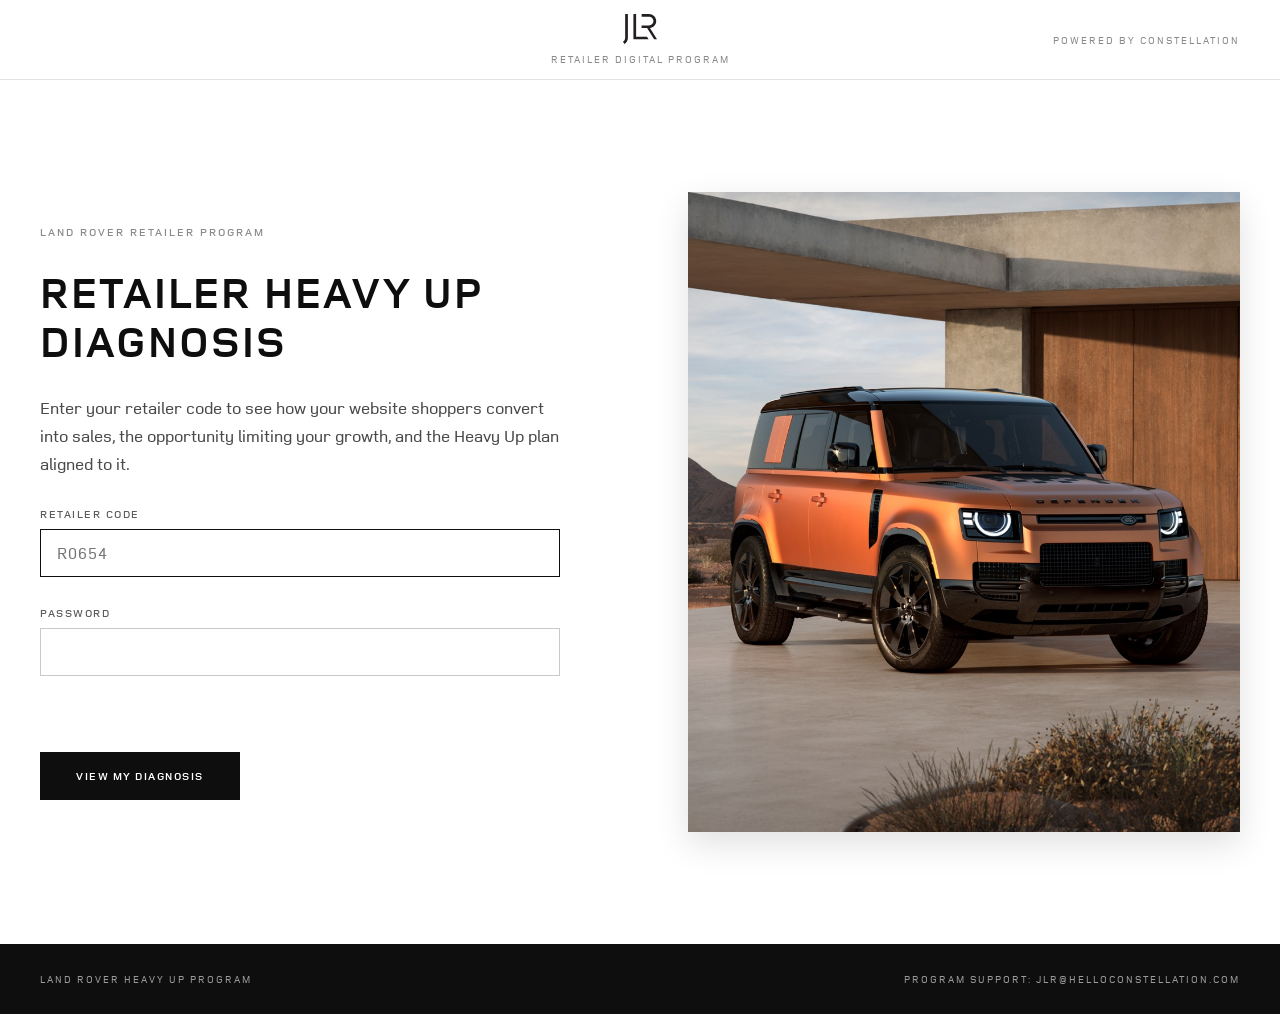
==== commit d4373b90: "Keep only centered header logo at 30px Co-Authored-By: Claude Sonnet 5.5 <noreply@anthropic.com>" ====
--- a/index.html
+++ b/index.html
@@ -9,7 +9,6 @@
 <body>
 <div class="wrap">
   <header class="top">
-    <img class="logo" src="assets/jlr-logo.svg" alt="JLR">
     <div class="center"><img class="mark" src="assets/jlr-logo.svg" alt="JLR"><span>RETAILER DIGITAL PROGRAM</span></div>
     <span class="right-label" style="justify-self:end">POWERED BY CONSTELLATION</span>
   </header>
--- a/styles.css
+++ b/styles.css
@@ -11,9 +11,9 @@
 .eyebrow{font-size:11px;font-weight:600;letter-spacing:2px;color:#8A8A8A}
 .muted{color:#5C5C5C}
 header.top{height:80px;display:grid;grid-template-columns:1fr auto 1fr;align-items:center;padding:0 var(--gx);border-bottom:1px solid #E2E2E2}
-header.top .logo{display:block;height:30px;width:auto}
-header.top .center{display:flex;flex-direction:column;align-items:center;gap:6px}
-header.top .center .mark{height:16px;width:auto;display:block}
+header.top .center{grid-column:2;display:flex;flex-direction:column;align-items:center;gap:8px}
+header.top .center .mark{height:30px;width:auto;display:block}
+header.top .right,header.top .right-label{grid-column:3}
 header.top .center span,header.top .right-label{font-size:10px;font-weight:500;letter-spacing:2px;color:#8A8A8A}
 header.top .right{justify-self:end;display:flex;align-items:center;gap:20px;font-size:12px;color:#5C5C5C}
 .btn{height:48px;padding:0 28px;background:#0E0E0E;color:#fff;border:0;font-size:11px;font-weight:700;letter-spacing:1.5px;cursor:pointer}
@@ -98,8 +98,8 @@
 @media(max-width:1000px){.metrics,.ov .grid,.plan{grid-template-columns:1fr}.funnel{grid-template-columns:repeat(2,1fr)}.banner{grid-template-columns:1fr}.banner .amt{padding:0;border:0}.banner .acts{flex-wrap:wrap}.quote{position:static}.gate{grid-template-columns:1fr}.facts4{grid-template-columns:1fr}}
 @media(max-width:700px){
 header.top{display:flex;justify-content:space-between;align-items:center;gap:12px;height:auto;min-height:72px;padding-top:12px;padding-bottom:12px}
-header.top .logo{height:26px}
-header.top .center{display:none}
+header.top .center{align-items:flex-start}
+header.top .center .mark{height:26px}
 header.top .right{gap:8px}header.top .right>span{display:none}
 header.top .right .btn{height:36px;padding:0 10px;font-size:9px;letter-spacing:1px;white-space:nowrap}
 header.top .center span{white-space:nowrap;letter-spacing:1.5px;font-size:9px}
